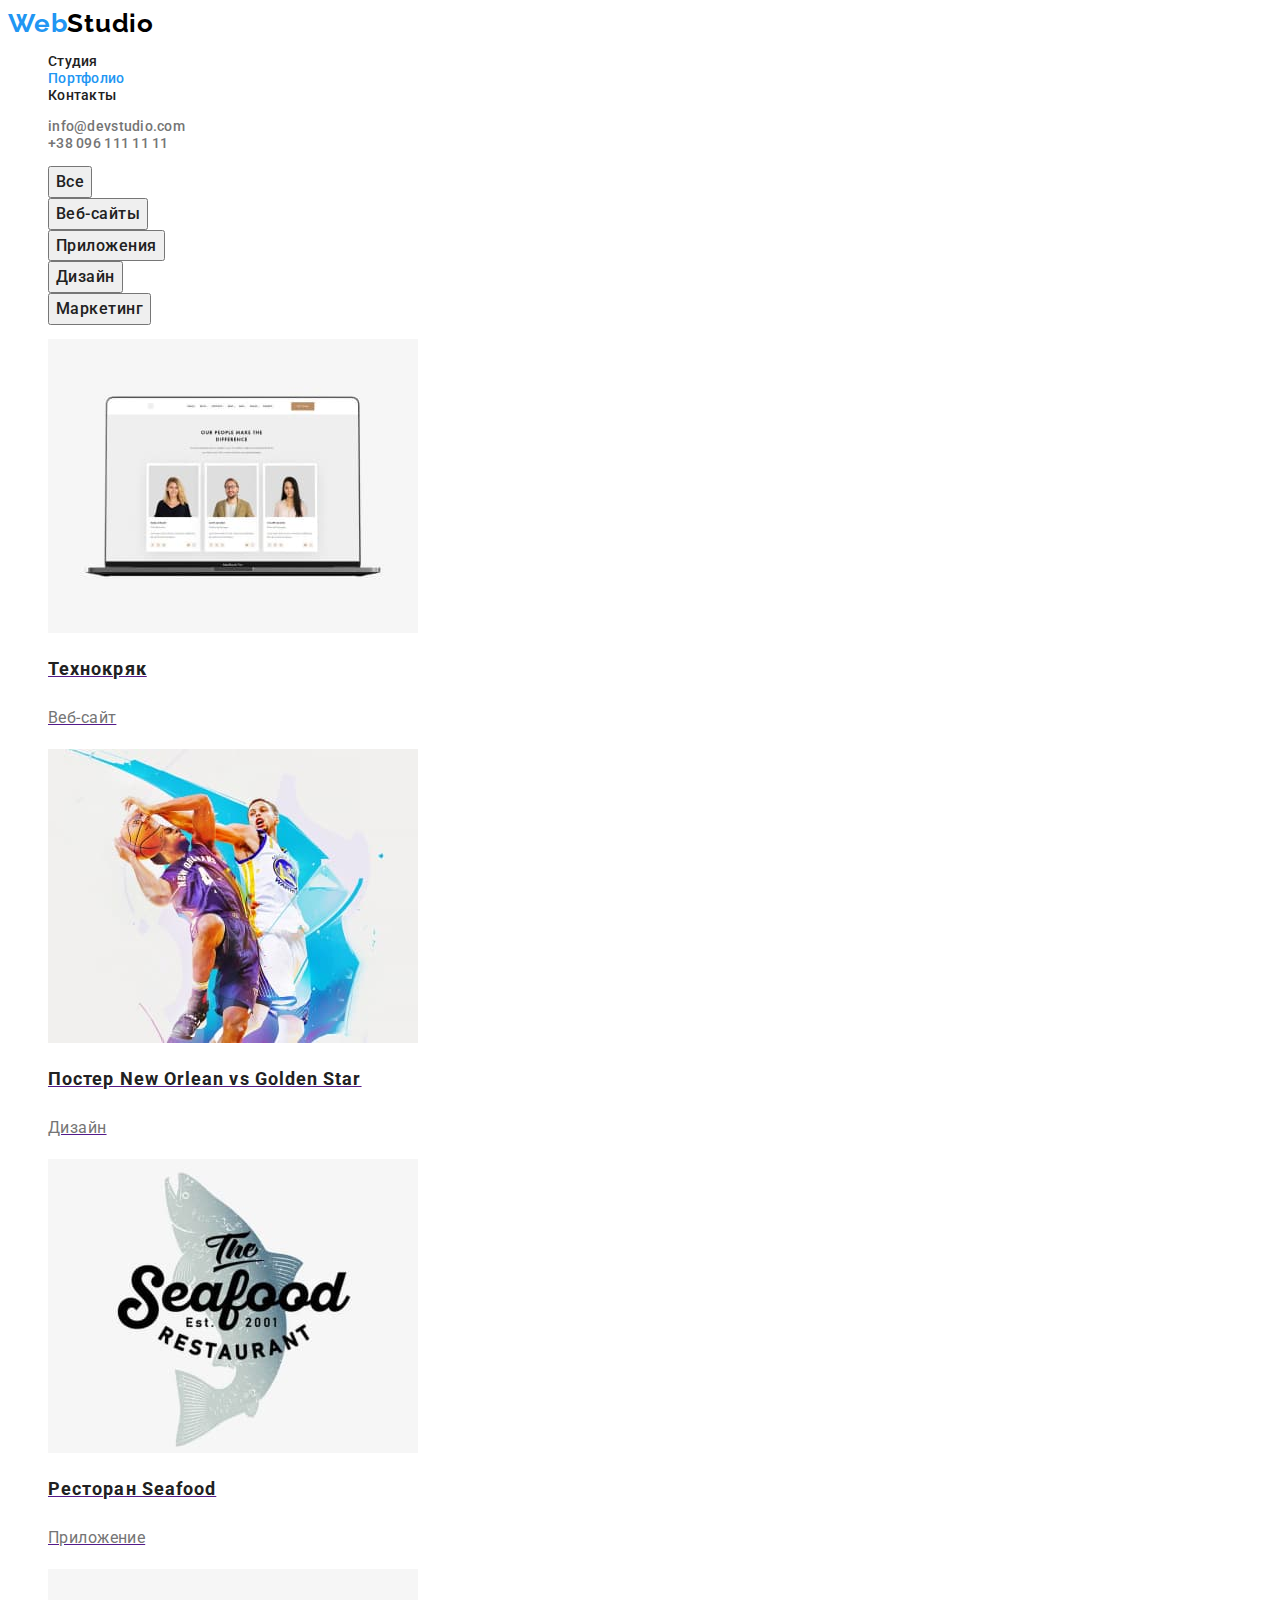
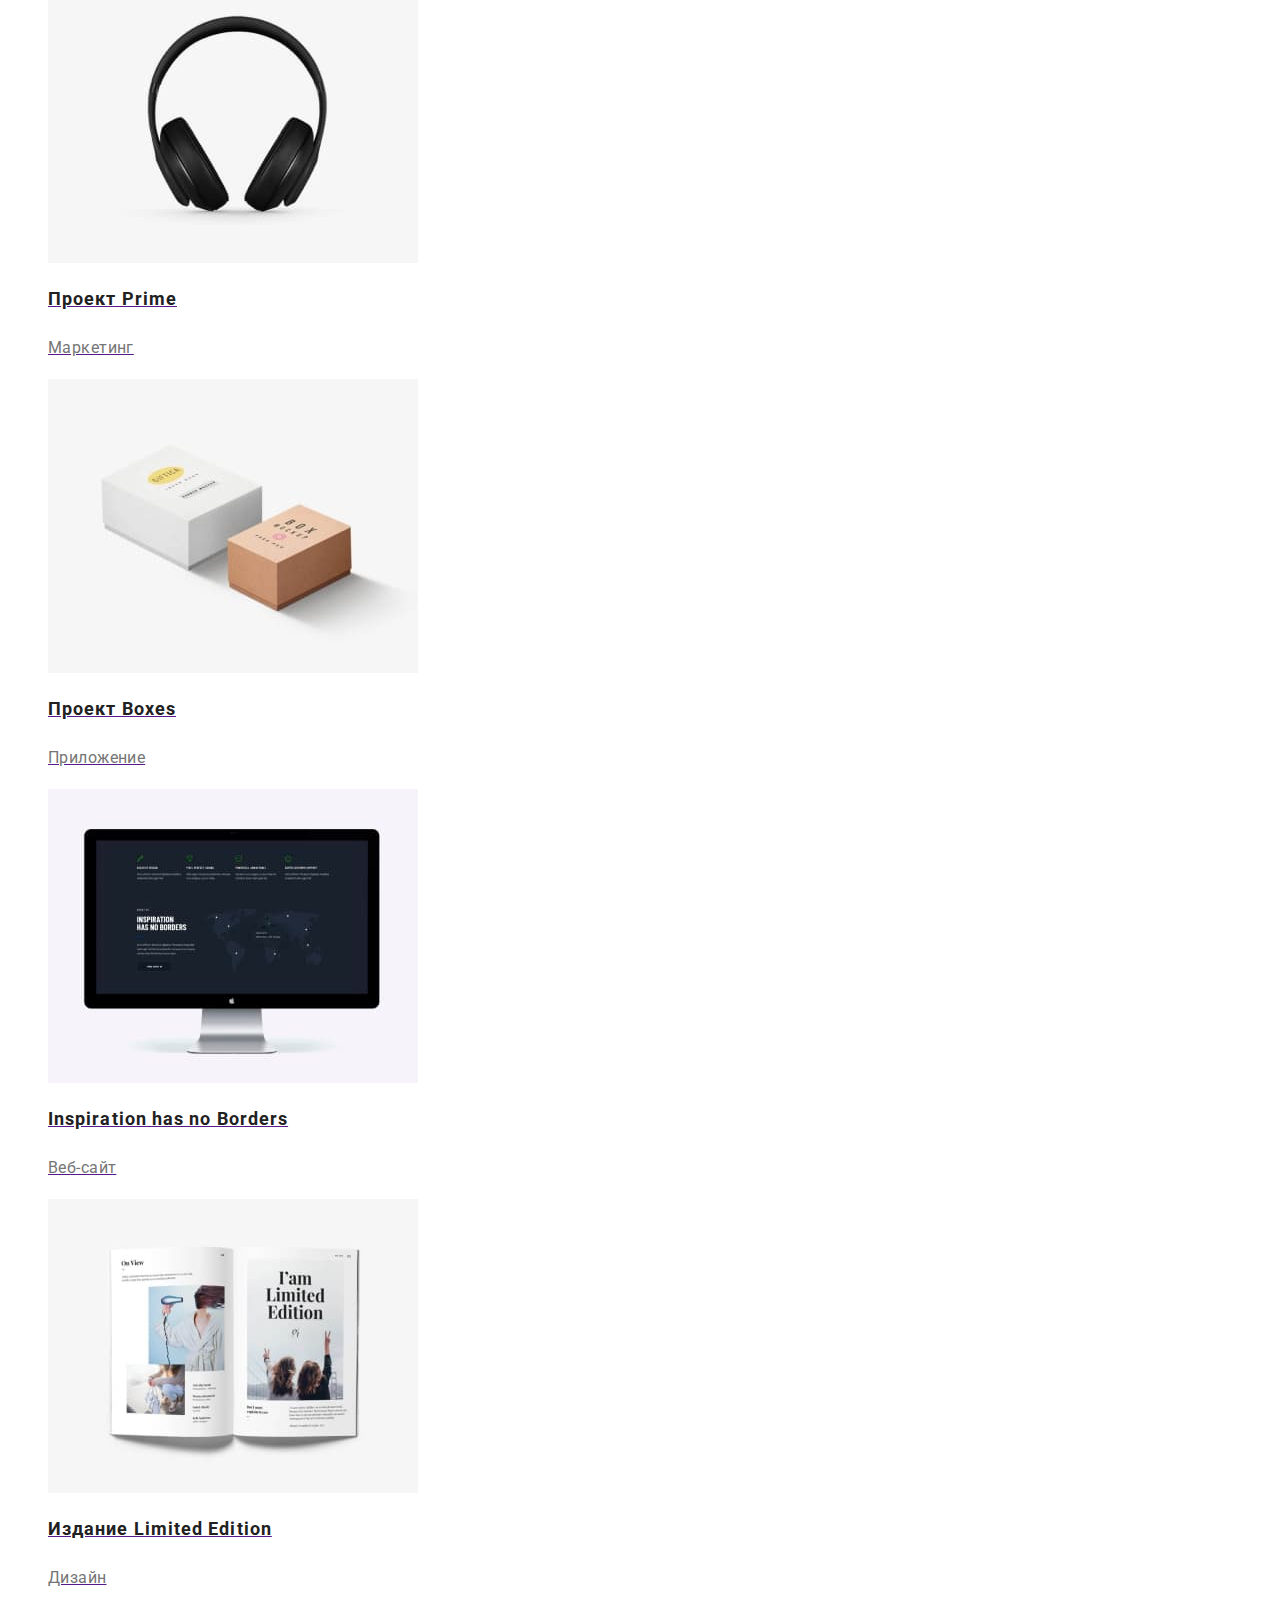
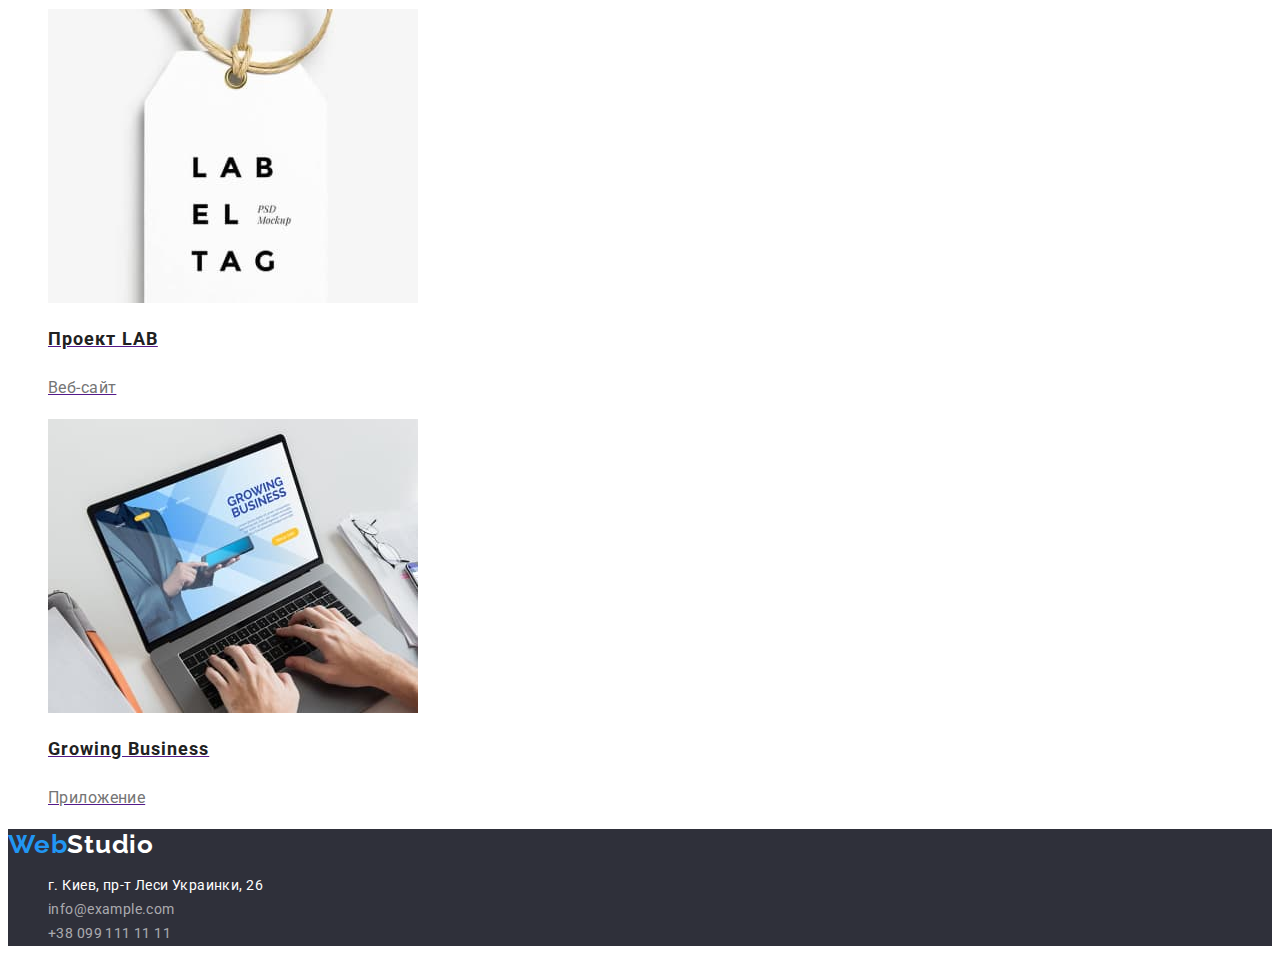
==== portfolio.html @ ee4a7447 "starrt" ====
<!DOCTYPE html>
<html lang="en">
<head>
    <meta charset="UTF-8">
    <meta http-equiv="X-UA-Compatible" content="IE=edge">
    <meta name="viewport" content="width=device-width, initial-scale=1.0">
    <title>Портфолио</title>
    <link rel="stylesheet" href="./css/styles.css">
    <link rel="preconnect" href="https://fonts.googleapis.com">
    <link rel="preconnect" href="https://fonts.gstatic.com" crossorigin>
    <link href="https://fonts.googleapis.com/css2?family=Raleway:wght@700&family=Roboto:wght@400;500;700;900&display=swap"
        rel="stylesheet">
</head>
<body>
    <header class="header">
    
        <nav class="header-navigation">
            <a href="" class="header-logo link"><span>Web</span>Studio</a>
            <ul class="header-list list">
                <li class="header-item pointer"><a href="./" class="header-link">Студия</a></li>
                <li class="header-item pointer"><a href="./portfolio.html" class="header-link current">Портфолио</a></li>
                <li class="header-item pointer"><a href="" class="header-link">Контакты</a></li>
            </ul>
        </nav>
        <ul class="header-contacts-list list">
            <li><a class="header-mail link" href="http://info@devstudio.com">info@devstudio.com</a></li>
            <li><a class="header-tel link" href="tel:+380961111111">+38 096 111 11 11</a></li>
        </ul>
    </header>
    <main>
        <section>
        <h1 hidden>Работы</h1>
        <ul class="services-list list">
            <li><button type="button" class="services-item-btn pointer">Все</button></li>
            <li><button type="button" class="services-item-btn pointer">Веб-сайты</button></li>
            <li><button type="button" class="services-item-btn pointer">Приложения</button></li>
            <li><button type="button" class="services-item-btn pointer">Дизайн</button></li>
            <li><button type="button" class="services-item-btn pointer">Маркетинг</button></li>
        </ul>
        <ul class="examples-list list">
            <li class="examples-item-item">
                <a href=""><img src="./images/img19.jpg" alt="технокряк">
                <h2 class="examples-title">Технокряк</h2>
                <p class="examples-text">Веб-сайт</p></a>
              
            </li>
            <li class="examples-item">
                <a href=""><img src="./images/img11.jpg" alt="Постер">
                <h2 class="examples-title">Постер New Orlean vs Golden Star</h2>
                <p class="examples-text">Дизайн</p></a>
            </li>
            <li class="examples-item">
                <a href=""><img src="./images/img12.jpg" alt="Ресторан">
                <h2 class="examples-title">Ресторан Seafood</h2>
                <p class="examples-text">Приложение</p></a>
                
            </li>
            <li class="examples-item">
                <a href=""><img src="./images/img13.jpg" alt="Проект Prime">
                <h2 class="examples-title">Проект Prime</h2>
                <p class="examples-text">Маркетинг</p></a>
                
            </li>
            <li class="examples-item">
                <a href=""><img src="./images/img14.jpg" alt="Проект Boxes">
                <h2 class="examples-title">Проект Boxes</h2>
                <p class="examples-text">Приложение</p></a>
               
            </li>
            <li class="examples-item">
                <a href=""><img src="./images/img15.jpg" alt="Inspiration has no Borders">
                <h2 class="examples-title">Inspiration has no Borders</h2>
                <p class="examples-text">Веб-сайт</p></a>
            
            </li>
            <li class="examples-item">
                <a href=""><img src="./images/img16.jpg" alt="Издание Limited Edition">
                <h2 class="examples-title">Издание Limited Edition</h2>
                <p class="examples-text">Дизайн</p></a>
                
            </li>
            <li class="examples-item">
                <a href=""><img src="./images/img17.jpg" alt="Проект LAB">
                <h2 class="examples-title">Проект LAB</h2>
                <p class="examples-text">Веб-сайт</p></a>
                
            </li>
            <li class="examples-item">
                <a href=""><img src="./images/img18.jpg" alt="Growing Business">
                <h2 class="examples-title">Growing Business</h2>
                <p class="examples-text">Приложение</p></a>
                
            </li>

        </ul>
    </section>
</main>
        <footer class="footer">
    <a href="" class="footer-logo link"><span>Web</span>Studio</a>
    <address>
    <ul class="address list list">
        <li class="footer-item pointer"><a href="" class="footer-add-link link">г. Киев, пр-т Леси Украинки, 26</a></li>
        <li class="footer-item pointer"><a href="mailto:info@example.com" class="footer-link link">info@example.com</a></li>
        <li class="footer-item pointer"><a href="tel:+380991111111" class="footer-link link">+38 099 111 11 11</a></li>
    </ul>
    </address>
</footer>
</body>
</html>
---- css/styles.css ----
:root {
    --header-color: #212121;
    --contacts-color: #757575;
    --main-title-color: #FFFFFF;
    --second-title-color: #212121;
    --btn-color: #2196F3;
    --accent-color: #2196F3;
    --main-text-color: #757575;
    --hero-footer-bgc-color: #2F303A;
    --bcg-card-color: #F5F4FA;
    --head-logo-color: #000000;
    --footer-logo-color: #FFFFFF;
}
body {
    font-family: "Roboto", sans-serif;
    font-size: 14px;
    letter-spacing: 0.03em;
    color: var(--main-text-color);
    
}
/* ---------------------------HEADER-------------------------- */
header {
    background-color: var(--main-title-color);
}
span {
    font-family: 'Raleway';
    font-style: normal;
    font-weight: 700;
    font-size: 26px;
    line-height: 1.19;
    letter-spacing: 0.03em;
    color: var(--accent-color);
}
.header-logo {
    font-family: 'Raleway';
    font-style: normal;
    font-weight: 700;
    font-size: 26px;
    line-height: 1.19;
    letter-spacing: 0.03em;
    color: var(--head-logo-color) }
    .list {
        list-style: none;
    }
    .link {
        text-decoration: none;
    }
    .header-link {
        font-weight: 500;
        font-size: 14px;
        line-height: 1.14;
        letter-spacing: 0.02em;
        text-decoration: none;
        color: var(--header-color);
    }
    .pointer {
        cursor: pointer;
    }
    .header-link:hover,
    .header-link:focus {
        color: var(--accent-color);
    }
    .header-list .header-link.current {
        color: var(--accent-color);
    }
    .header-mail {
        font-weight: 500;
        font-size: 14px;
        line-height: 1.14;
        letter-spacing: 0.02em;
        color: var(--contacts-color);
    }
    .header-mail:hover,
    .header-mail:focus {
        color: var(--accent-color);
    }
    .header-tel {
        font-weight: 500;
        font-size: 14px;
        line-height: 1.14;
        letter-spacing: 0.02em;
        color: var(--contacts-color);
    }
    .header-tel:hover,
    .header-tel:focus {
        color: var(--accent-color);
    }
    /* ----------------------------------------HERO------------------------------------------- */
    .hero {
     background-color: var(--hero-footer-bgc-color);
        }
    .hero-title {
font-weight: 900;
font-size: 44px;
line-height: 1.36;
text-align: center;
letter-spacing: 0.06em;
text-transform: uppercase;
color: var(--main-title-color)
    }
    .hero-btn {
font-family: 'Roboto';
font-weight: 700;
font-size: 16px;
line-height: 1.88;
display: flex;
align-items: center;
text-align: center;
letter-spacing: 0.06em;
color: var(--main-title-color);
background-color: var(--accent-color);
    }
    /* ------------------------------------FEATURE----------------------------------- */
    .team {
        background-color: var(--bcg-card-color) ;
    }
    .feature-title {
        font-weight: 700;
        line-height: 1.14;
        text-transform: uppercase;
        color: var(--second-title-color);
    }
    .feature-text {
        line-height: 1.71;
    }
    .direction-title {
        font-weight: 700;
        font-size: 36px;
        line-height: 1.17;
        text-align: center;
        color: var(--second-title-color);
    }
    .team-title {
        font-weight: 700;
        font-size: 36px;
        line-height: 1.17;
        text-align: center;
        color: var(--second-title-color);
    }
    .team-item-title {
        font-weight: 500;
        font-size: 16px;
        line-height: 1.19;
        text-align: center;
        color: var(--second-title-color);
    }
    .specialty-text {
        font-size: 16px;
        line-height: 1.19;
        text-align: center;
    }
/* ---------------------------------------FOOTER----------------------------------- */
    footer {
    background-color: var(--hero-footer-bgc-color);
    }
    .footer-logo {
        font-family: 'Raleway';
        font-style: normal;
        font-weight: 700;
        font-size: 26px;
        line-height: 1.19;
        letter-spacing: 0.03em;
        color: var(--footer-logo-color);
    }
    .footer-add-link {
        font-style: normal;
        font-weight: 400;
        font-size: 14px;
        line-height: 1.71;
        letter-spacing: 0.03em;
        color: var(--footer-logo-color);
    }
    .footer-add-link:hover,
    .footer-add-link:focus {
        color: var(--accent-color);
    }
    .footer-link {
        font-style: normal;
        font-size: 14px;
        line-height: 1.71;
        letter-spacing: 0.03em;
        color: rgba(255, 255, 255, 0.6);
    }
    .footer-link:hover,
    .footer-link:focus {
        color: var(--accent-color);
    }
    .services-item-btn {
        font-family: 'Roboto';
        font-weight: 500;
        font-size: 16px;
        line-height: 1.62;
        text-align: center;
        letter-spacing: 0.03em;
        color: var(--header-color);
    }
    .services-item-btn:hover,
    .services-item-btn:focus{
         color: var(--main-title-color);
         background-color: var(--accent-color);
    }
    .examples-title {
        font-weight: 700;
        font-size: 18px;
        line-height: 2;
        letter-spacing: 0.06em;
        color: var(--second-title-color);
    }
   .examples-text {
    font-size: 16px;
    line-height: 1.88;
    color: var(--main-text-color);
   }
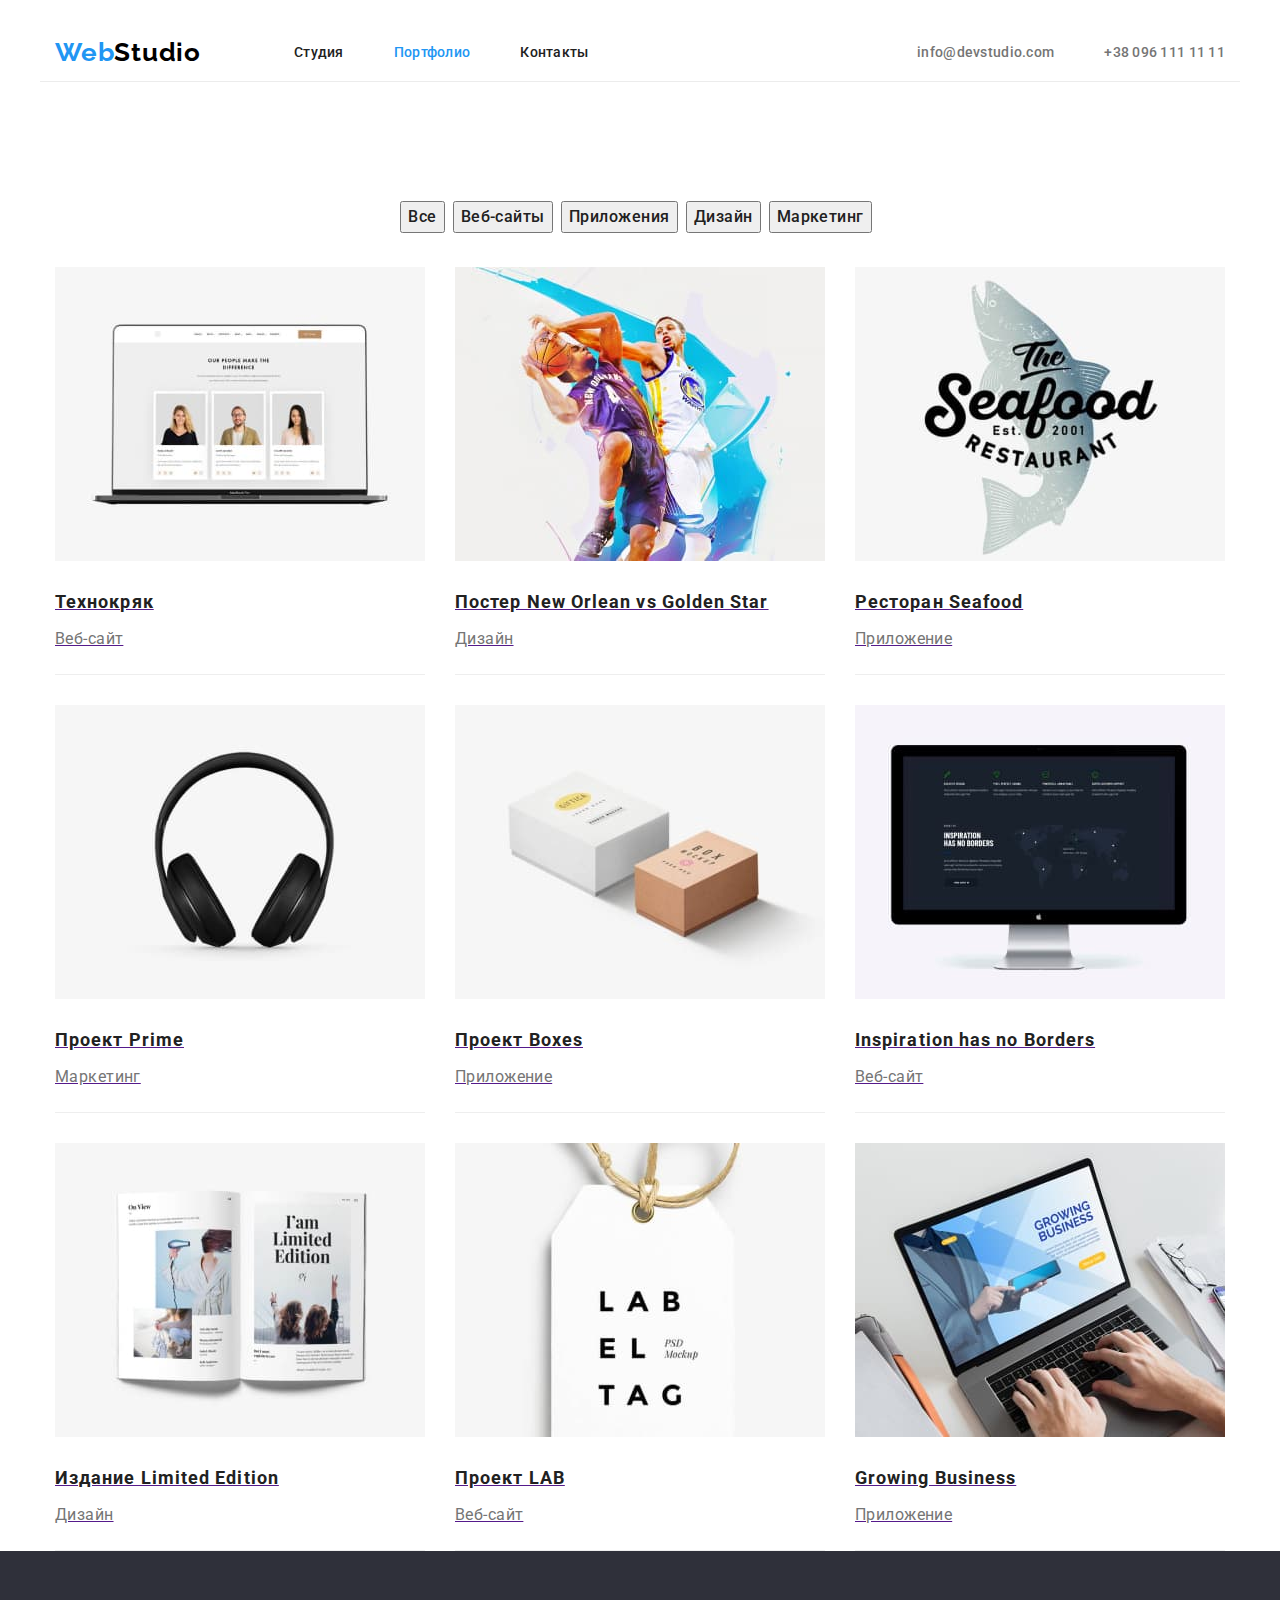
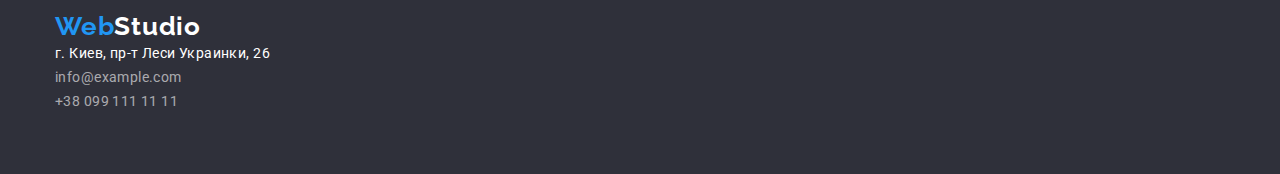
==== commit ec116c96: "the end" ====
--- a/portfolio.html
+++ b/portfolio.html
@@ -5,30 +5,35 @@
     <meta http-equiv="X-UA-Compatible" content="IE=edge">
     <meta name="viewport" content="width=device-width, initial-scale=1.0">
     <title>Портфолио</title>
-    <link rel="stylesheet" href="./css/styles.css">
-    <link rel="preconnect" href="https://fonts.googleapis.com">
-    <link rel="preconnect" href="https://fonts.gstatic.com" crossorigin>
     <link href="https://fonts.googleapis.com/css2?family=Raleway:wght@700&family=Roboto:wght@400;500;700;900&display=swap"
         rel="stylesheet">
+        <link rel="preconnect" href="https://fonts.googleapis.com">
+        <link rel="preconnect" href="https://fonts.gstatic.com" crossorigin>
+    <link rel="stylesheet" href="https://cdnjs.cloudflare.com/ajax/libs/modern-normalize/1.1.0/modern-normalize.min.css">
+    <link rel="stylesheet" href="./css/styles.css">
+  
+    
 </head>
 <body>
     <header class="header">
     
-        <nav class="header-navigation">
+        <nav class="container header-navigation">
             <a href="" class="header-logo link"><span>Web</span>Studio</a>
             <ul class="header-list list">
                 <li class="header-item pointer"><a href="./" class="header-link">Студия</a></li>
                 <li class="header-item pointer"><a href="./portfolio.html" class="header-link current">Портфолио</a></li>
                 <li class="header-item pointer"><a href="" class="header-link">Контакты</a></li>
             </ul>
-        </nav>
+        
         <ul class="header-contacts-list list">
             <li><a class="header-mail link" href="http://info@devstudio.com">info@devstudio.com</a></li>
             <li><a class="header-tel link" href="tel:+380961111111">+38 096 111 11 11</a></li>
         </ul>
+    </nav>
     </header>
     <main>
         <section>
+            <div class="container">
         <h1 hidden>Работы</h1>
         <ul class="services-list list">
             <li><button type="button" class="services-item-btn pointer">Все</button></li>
@@ -38,7 +43,7 @@
             <li><button type="button" class="services-item-btn pointer">Маркетинг</button></li>
         </ul>
         <ul class="examples-list list">
-            <li class="examples-item-item">
+            <li class="examples-item">
                 <a href=""><img src="./images/img19.jpg" alt="технокряк">
                 <h2 class="examples-title">Технокряк</h2>
                 <p class="examples-text">Веб-сайт</p></a>
@@ -91,11 +96,12 @@
                 <p class="examples-text">Приложение</p></a>
                 
             </li>
-
         </ul>
+        </div>
     </section>
 </main>
         <footer class="footer">
+    <div class="container">      
     <a href="" class="footer-logo link"><span>Web</span>Studio</a>
     <address>
     <ul class="address list list">
@@ -104,6 +110,7 @@
         <li class="footer-item pointer"><a href="tel:+380991111111" class="footer-link link">+38 099 111 11 11</a></li>
     </ul>
     </address>
+    </div>
 </footer>
 </body>
 </html>--- a/css/styles.css
+++ b/css/styles.css
@@ -16,11 +16,32 @@
     font-size: 14px;
     letter-spacing: 0.03em;
     color: var(--main-text-color);
-    
+}
+    p,
+    h1,
+    h2,
+    h3,
+    h4
+     {
+        margin: 0;
+    }
+    ul
+    {
+        padding-left: 0;
+        margin: 0;
+}
+.container {
+    width: 1200px;
+    padding-left: 15px;
+    padding-right: 15px;
+    margin: 0 auto;
+    /* outline: 1px solid red; */
 }
 /* ---------------------------HEADER-------------------------- */
 header {
     background-color: var(--main-title-color);
+    padding-top: 24px;
+    padding-bottom: 25px;
 }
 span {
     font-family: 'Raleway';
@@ -41,9 +62,40 @@
     color: var(--head-logo-color) }
     .list {
         list-style: none;
+        margin-top: 0px;
+
     }
     .link {
         text-decoration: none;
+    }
+    /* .header-item :not(:last-child) {
+        margin-right: 50 px;
+    } */
+    /* .main-nav {
+        display: flex;
+        align-items: center;
+    } */
+   .header-navigation {
+       display: flex;
+       align-items: center;
+       border-bottom: 1px solid #ECECEC;
+   }
+    
+    .header-list {
+        display: flex;
+        align-items: center;
+        margin-left: 93px;
+    }
+    .header-item {
+        display: block;
+        margin-right: 50px;
+        padding-top: 20px;
+        padding-bottom: 20px;
+
+    }
+    .header-item:last-child {
+        margin-right: 0px;
+
     }
     .header-link {
         font-weight: 500;
@@ -63,12 +115,21 @@
     .header-list .header-link.current {
         color: var(--accent-color);
     }
+    .header-contacts-list {
+        display: flex;
+        margin-left: auto;
+        
+    }
+    .header-contacts-list:last-child {
+        margin-right: 0px;
+    }
     .header-mail {
         font-weight: 500;
         font-size: 14px;
         line-height: 1.14;
         letter-spacing: 0.02em;
         color: var(--contacts-color);
+        margin-right: 50px;
     }
     .header-mail:hover,
     .header-mail:focus {
@@ -80,6 +141,7 @@
         line-height: 1.14;
         letter-spacing: 0.02em;
         color: var(--contacts-color);
+        margin-right: 0px;
     }
     .header-tel:hover,
     .header-tel:focus {
@@ -88,40 +150,69 @@
     /* ----------------------------------------HERO------------------------------------------- */
     .hero {
      background-color: var(--hero-footer-bgc-color);
+     padding-top: 200px;
+     padding-bottom: 280px;
+    text-align: center;
         }
+        
     .hero-title {
-font-weight: 900;
-font-size: 44px;
-line-height: 1.36;
-text-align: center;
-letter-spacing: 0.06em;
-text-transform: uppercase;
-color: var(--main-title-color)
+    font-weight: 900;
+    font-size: 44px;
+    line-height: 1.36;
+    text-align: center;
+    letter-spacing: 0.06em;
+    text-transform: uppercase;
+    color: var(--main-title-color);
+    margin-top: 0px;
+    margin-bottom: 30px;
+
     }
     .hero-btn {
-font-family: 'Roboto';
-font-weight: 700;
-font-size: 16px;
-line-height: 1.88;
-display: flex;
-align-items: center;
-text-align: center;
-letter-spacing: 0.06em;
-color: var(--main-title-color);
-background-color: var(--accent-color);
+    display: inline-block;
+    font-family: 'Roboto';
+    font-weight: 700;
+    font-size: 16px;
+    line-height: 1.88;
+    /* display: flex; */
+    align-items: center;
+    text-align: center;
+    letter-spacing: 0.06em;
+    color: var(--main-title-color);
+    background-color: var(--accent-color);
+    /* margin: 0 auto; */
+    border-radius: 4px;
+    padding: 10px 32px;
     }
     /* ------------------------------------FEATURE----------------------------------- */
-    .team {
-        background-color: var(--bcg-card-color) ;
-    }
+  .feature {
+    padding-top: 94px;
+    padding-bottom: 94px;
+  }
+  .feature-list {
+      display: flex;
+  }
     .feature-title {
         font-weight: 700;
         line-height: 1.14;
         text-transform: uppercase;
         color: var(--second-title-color);
+        margin-top: 0px;
+        margin-bottom: 10px;
+    }
+    .feature-item {
+        width: 270px;
     }
     .feature-text {
         line-height: 1.71;
+        max-width: 270px;
+        margin-top: 0px;
+    }
+    /* -------------------------------------direction--------------------------------------- */
+    .direction {
+        padding-bottom: 94px;
+    }
+    .direction-list {
+        display: flex;
     }
     .direction-title {
         font-weight: 700;
@@ -129,13 +220,28 @@
         line-height: 1.17;
         text-align: center;
         color: var(--second-title-color);
-    }
+        margin-bottom: 50px;
+        margin-top: 0px;
+    }
+    .team {
+        background-color: var(--bcg-card-color);
+   padding-top: 94px;
+   padding-bottom: 94px;
+    }
+   .team-list {
+    display: flex;
+   }
     .team-title {
         font-weight: 700;
         font-size: 36px;
         line-height: 1.17;
         text-align: center;
         color: var(--second-title-color);
+        margin-bottom: 50px;
+        margin-top: 0px;
+    }
+    .team-icon {
+        margin-bottom: 30px;
     }
     .team-item-title {
         font-weight: 500;
@@ -143,15 +249,20 @@
         line-height: 1.19;
         text-align: center;
         color: var(--second-title-color);
+        margin-bottom: 10px;
+        margin-top: 0px;
     }
     .specialty-text {
         font-size: 16px;
         line-height: 1.19;
         text-align: center;
+        margin-top: 0px;
     }
 /* ---------------------------------------FOOTER----------------------------------- */
     footer {
     background-color: var(--hero-footer-bgc-color);
+    padding-top: 60px;
+    padding-bottom: 60px;
     }
     .footer-logo {
         font-family: 'Raleway';
@@ -161,6 +272,7 @@
         line-height: 1.19;
         letter-spacing: 0.03em;
         color: var(--footer-logo-color);
+        margin-bottom: 20px;
     }
     .footer-add-link {
         font-style: normal;
@@ -169,6 +281,7 @@
         line-height: 1.71;
         letter-spacing: 0.03em;
         color: var(--footer-logo-color);
+        margin-bottom: 9px;
     }
     .footer-add-link:hover,
     .footer-add-link:focus {
@@ -180,12 +293,18 @@
         line-height: 1.71;
         letter-spacing: 0.03em;
         color: rgba(255, 255, 255, 0.6);
+        margin-bottom: 9px;
     }
     .footer-link:hover,
     .footer-link:focus {
         color: var(--accent-color);
     }
+    .services-list {
+        display: flex;
+        justify-content: center;
+    }
     .services-item-btn {
+        
         font-family: 'Roboto';
         font-weight: 500;
         font-size: 16px;
@@ -193,21 +312,56 @@
         text-align: center;
         letter-spacing: 0.03em;
         color: var(--header-color);
-    }
+        margin-right: 8px;
+    }
+    /* .services-item-btn:last-child {
+        margin-right: 0px;
+    } 
+    ??? ТУТ МАРЖИН НЕ ВІДМІНЯЄ, А НАВПАКИ ЗАБИРАЄ МАРЖИНИ У ВСЬОГО СПИСКУ КНОПОК
+     */
     .services-item-btn:hover,
     .services-item-btn:focus{
          color: var(--main-title-color);
          background-color: var(--accent-color);
     }
+    .services-list {
+        padding-top: 94px;
+        margin-bottom: 34px;
+    }
     .examples-title {
         font-weight: 700;
         font-size: 18px;
         line-height: 2;
         letter-spacing: 0.06em;
         color: var(--second-title-color);
-    }
-   .examples-text {
-    font-size: 16px;
-    line-height: 1.88;
-    color: var(--main-text-color);
-   }+        margin-top: 20px;
+        margin-bottom: 4px;
+        text-decoration: none; 
+/* --------------------------------------не вдається забрати підреслення----------------------- */
+    }
+    .examples-text {
+        font-size: 16px;
+        line-height: 1.88;
+        color: var(--main-text-color);
+        text-decoration: none;
+        padding-bottom: 20px;
+        text-decoration: none;
+    }
+    .examples-list {
+        display: flex;
+        flex-wrap: wrap;
+    }
+    .examples-item {
+        width: 370px;
+        margin-right: 30px;
+        margin-bottom: 30px;
+        border-bottom: 1px solid #EEEEEE;
+    }
+    .examples-item:nth-child(3n) {
+        margin-right: 0px;
+    }
+    .examples-item:nth-last-child(-n+3) {
+        margin-bottom: 0px;
+    }
+
+    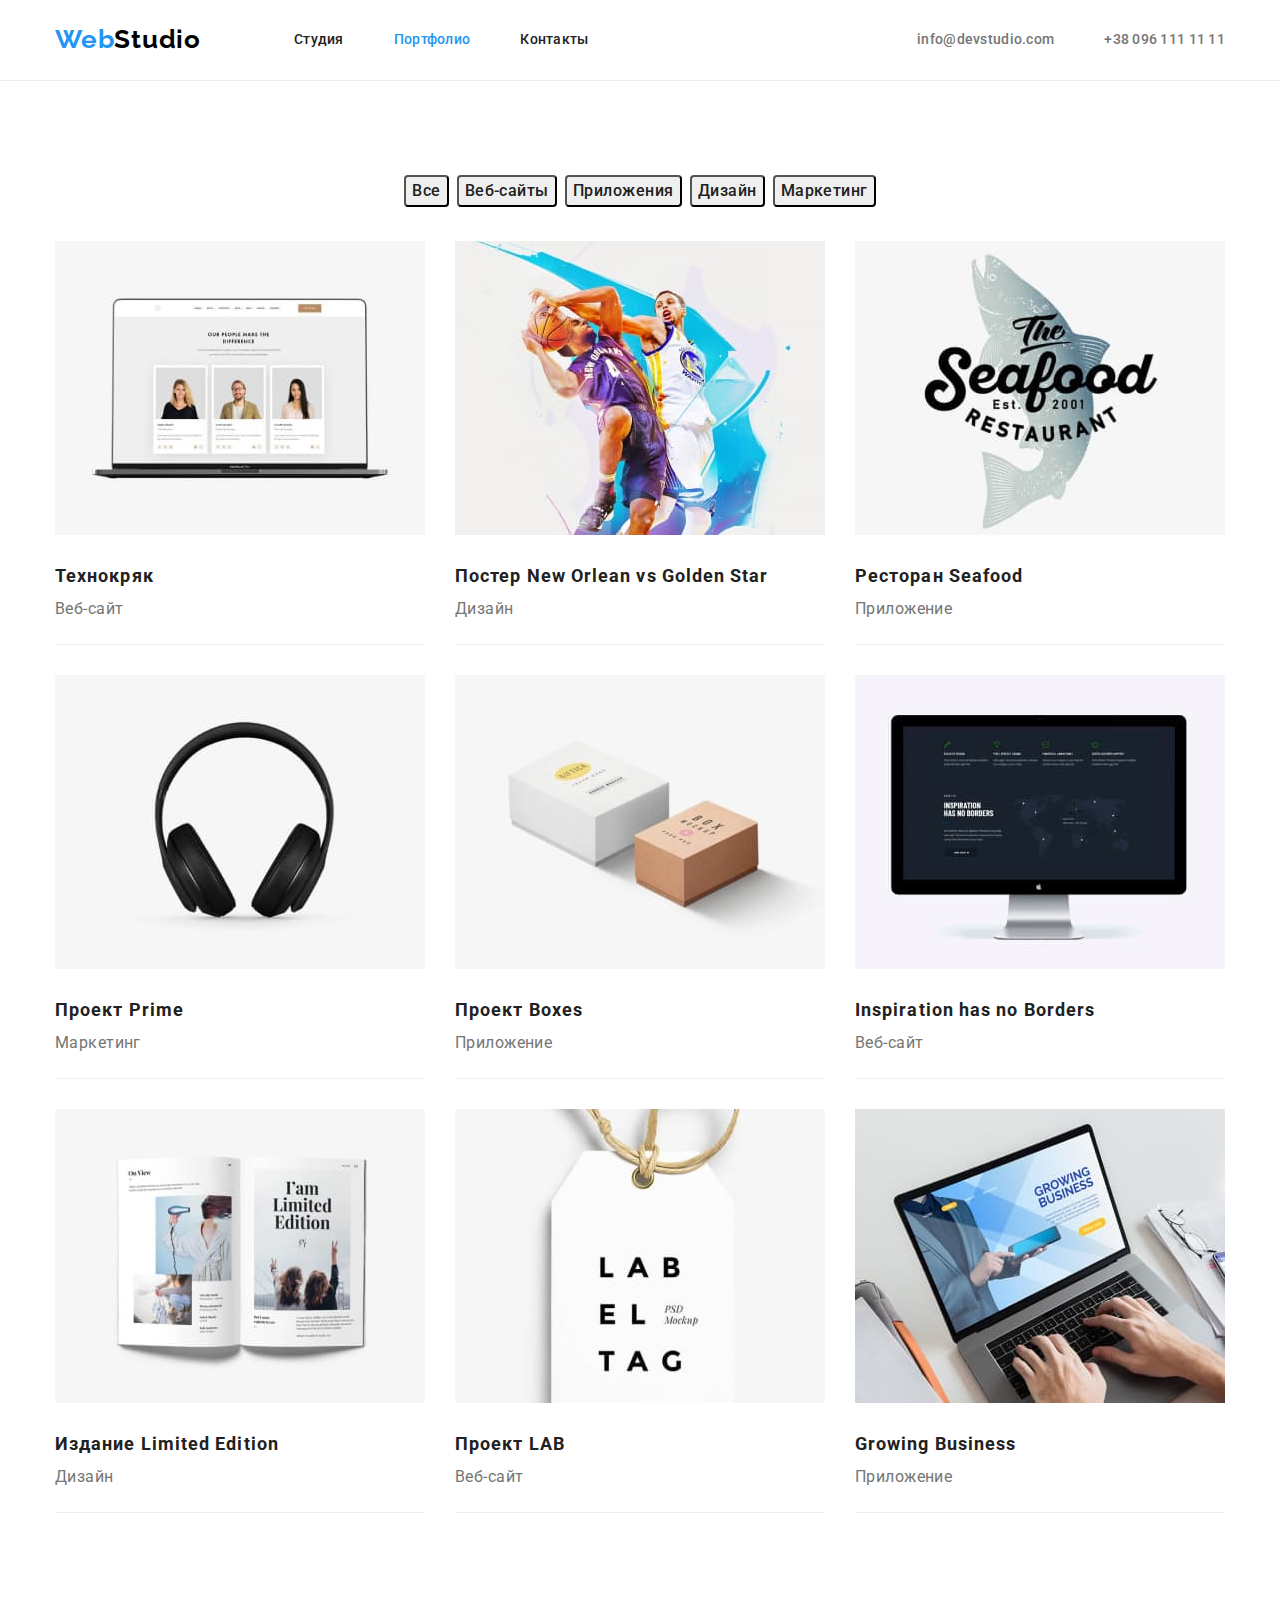
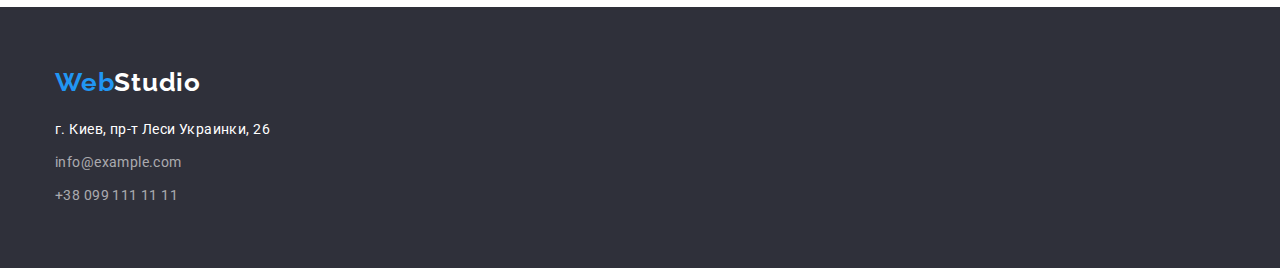
==== commit 4fb3725c: "fix" ====
--- a/portfolio.html
+++ b/portfolio.html
@@ -32,7 +32,7 @@
     </nav>
     </header>
     <main>
-        <section>
+        <section class="samples">
             <div class="container">
         <h1 hidden>Работы</h1>
         <ul class="services-list list">
@@ -44,57 +44,67 @@
         </ul>
         <ul class="examples-list list">
             <li class="examples-item">
-                <a href=""><img src="./images/img19.jpg" alt="технокряк">
+                <a href=""><img src="./images/img19.jpg" alt="технокряк"></a>
+<div class="about-examles">
                 <h2 class="examples-title">Технокряк</h2>
-                <p class="examples-text">Веб-сайт</p></a>
-              
+                <p class="examples-text">Веб-сайт</p>
+            </div>
             </li>
             <li class="examples-item">
-                <a href=""><img src="./images/img11.jpg" alt="Постер">
+                <a href=""><img src="./images/img11.jpg" alt="Постер"></a>
+<div class="about-examles">
                 <h2 class="examples-title">Постер New Orlean vs Golden Star</h2>
-                <p class="examples-text">Дизайн</p></a>
+                <p class="examples-text">Дизайн</p>
+                </div>
             </li>
             <li class="examples-item">
-                <a href=""><img src="./images/img12.jpg" alt="Ресторан">
+                <a href=""><img src="./images/img12.jpg" alt="Ресторан"></a>
+<div class="about-examles">
                 <h2 class="examples-title">Ресторан Seafood</h2>
-                <p class="examples-text">Приложение</p></a>
-                
+                <p class="examples-text">Приложение</p>
+                </div>
             </li>
             <li class="examples-item">
-                <a href=""><img src="./images/img13.jpg" alt="Проект Prime">
+                <a href=""><img src="./images/img13.jpg" alt="Проект Prime"></a>
+<div class="about-examles">
                 <h2 class="examples-title">Проект Prime</h2>
-                <p class="examples-text">Маркетинг</p></a>
-                
+                <p class="examples-text">Маркетинг</p>
+                </div>
             </li>
             <li class="examples-item">
-                <a href=""><img src="./images/img14.jpg" alt="Проект Boxes">
+                <a href=""><img src="./images/img14.jpg" alt="Проект Boxes"></a>
+<div class="about-examles">
                 <h2 class="examples-title">Проект Boxes</h2>
-                <p class="examples-text">Приложение</p></a>
-               
+                <p class="examples-text">Приложение</p>
+            </div>
             </li>
             <li class="examples-item">
-                <a href=""><img src="./images/img15.jpg" alt="Inspiration has no Borders">
+                <a href=""><img src="./images/img15.jpg" alt="Inspiration has no Borders"></a>
+<div class="about-examles">
                 <h2 class="examples-title">Inspiration has no Borders</h2>
-                <p class="examples-text">Веб-сайт</p></a>
-            
+                <p class="examples-text">Веб-сайт</p>
+            </div>
             </li>
             <li class="examples-item">
-                <a href=""><img src="./images/img16.jpg" alt="Издание Limited Edition">
+                <a href=""><img src="./images/img16.jpg" alt="Издание Limited Edition"></a>
+<div class="about-examles">
                 <h2 class="examples-title">Издание Limited Edition</h2>
-                <p class="examples-text">Дизайн</p></a>
-                
+                <p class="examples-text">Дизайн</p>
+                </div>
             </li>
             <li class="examples-item">
-                <a href=""><img src="./images/img17.jpg" alt="Проект LAB">
+                <a href=""><img src="./images/img17.jpg" alt="Проект LAB"></a>
+<div class="about-examles">
                 <h2 class="examples-title">Проект LAB</h2>
-                <p class="examples-text">Веб-сайт</p></a>
-                
+                <p class="examples-text">Веб-сайт</p>
+            </div>
             </li>
             <li class="examples-item">
-                <a href=""><img src="./images/img18.jpg" alt="Growing Business">
+                <a href=""><img src="./images/img18.jpg" alt="Growing Business"></a>
+<div class="about-examles">
                 <h2 class="examples-title">Growing Business</h2>
-                <p class="examples-text">Приложение</p></a>
-                
+                <p class="examples-text">Приложение</p>
+            </div>
             </li>
         </ul>
         </div>
--- a/css/styles.css
+++ b/css/styles.css
@@ -42,6 +42,7 @@
     background-color: var(--main-title-color);
     padding-top: 24px;
     padding-bottom: 25px;
+    border-bottom: 1px solid #ECECEC;
 }
 span {
     font-family: 'Raleway';
@@ -78,7 +79,7 @@
    .header-navigation {
        display: flex;
        align-items: center;
-       border-bottom: 1px solid #ECECEC;
+       
    }
     
     .header-list {
@@ -89,8 +90,8 @@
     .header-item {
         display: block;
         margin-right: 50px;
-        padding-top: 20px;
-        padding-bottom: 20px;
+        /* padding-top: 20px;
+        padding-bottom: 20px; */
 
     }
     .header-item:last-child {
@@ -151,15 +152,16 @@
     .hero {
      background-color: var(--hero-footer-bgc-color);
      padding-top: 200px;
-     padding-bottom: 280px;
-    text-align: center;
+     padding-bottom: 200px;
+     text-align: center;
         }
         
     .hero-title {
     font-weight: 900;
     font-size: 44px;
+    /* width: 696px;; */
     line-height: 1.36;
-    text-align: center;
+    /* text-align: center; */
     letter-spacing: 0.06em;
     text-transform: uppercase;
     color: var(--main-title-color);
@@ -193,6 +195,7 @@
   }
     .feature-title {
         font-weight: 700;
+        font-size: 14px;
         line-height: 1.14;
         text-transform: uppercase;
         color: var(--second-title-color);
@@ -201,6 +204,10 @@
     }
     .feature-item {
         width: 270px;
+        margin-right: 30px;
+    }
+    .feature-item:last-child {
+        margin-right: 0px;
     }
     .feature-text {
         line-height: 1.71;
@@ -213,6 +220,12 @@
     }
     .direction-list {
         display: flex;
+    }
+    .direction-item {
+        margin-right: 30px;    
+    }
+    .direction-item:last-child {
+        margin-right: 0px;
     }
     .direction-title {
         font-weight: 700;
@@ -231,6 +244,12 @@
    .team-list {
     display: flex;
    }
+    .team-item {
+        margin-right: 30px;
+    }
+    .team-item:last-child {
+        margin-right: 0px;
+    }
     .team-title {
         font-weight: 700;
         font-size: 36px;
@@ -241,7 +260,13 @@
         margin-top: 0px;
     }
     .team-icon {
-        margin-bottom: 30px;
+        display: block;
+        width: 100%;
+        height: auto;
+    }
+    .about-team-item {
+        padding-top: 30px;
+        padding-bottom: 30px;
     }
     .team-item-title {
         font-weight: 500;
@@ -265,6 +290,7 @@
     padding-bottom: 60px;
     }
     .footer-logo {
+        display: inline-block;
         font-family: 'Raleway';
         font-style: normal;
         font-weight: 700;
@@ -274,6 +300,12 @@
         color: var(--footer-logo-color);
         margin-bottom: 20px;
     }
+    .footer-item {
+margin-bottom: 9px;
+    }
+    .footer-item:last-child {
+margin-bottom: 0px;
+    }
     .footer-add-link {
         font-style: normal;
         font-weight: 400;
@@ -281,7 +313,7 @@
         line-height: 1.71;
         letter-spacing: 0.03em;
         color: var(--footer-logo-color);
-        margin-bottom: 9px;
+        
     }
     .footer-add-link:hover,
     .footer-add-link:focus {
@@ -293,15 +325,26 @@
         line-height: 1.71;
         letter-spacing: 0.03em;
         color: rgba(255, 255, 255, 0.6);
-        margin-bottom: 9px;
+        
     }
     .footer-link:hover,
     .footer-link:focus {
         color: var(--accent-color);
     }
+    /* --------------------------------------------samples------------------------------------------ */
+    .samples {
+        padding-top: 94px;
+        padding-bottom: 94px;
+    }
     .services-list {
         display: flex;
         justify-content: center;
+    }
+    .services-list >li {
+        margin-right: 8px;
+    }
+    .services-list>li:last-child {
+        margin-right: 0px;
     }
     .services-item-btn {
         
@@ -312,20 +355,15 @@
         text-align: center;
         letter-spacing: 0.03em;
         color: var(--header-color);
-        margin-right: 8px;
-    }
-    /* .services-item-btn:last-child {
-        margin-right: 0px;
-    } 
-    ??? ТУТ МАРЖИН НЕ ВІДМІНЯЄ, А НАВПАКИ ЗАБИРАЄ МАРЖИНИ У ВСЬОГО СПИСКУ КНОПОК
-     */
+       
+        border-radius: 4px;
+    }
     .services-item-btn:hover,
     .services-item-btn:focus{
          color: var(--main-title-color);
          background-color: var(--accent-color);
     }
     .services-list {
-        padding-top: 94px;
         margin-bottom: 34px;
     }
     .examples-title {
@@ -334,18 +372,18 @@
         line-height: 2;
         letter-spacing: 0.06em;
         color: var(--second-title-color);
-        margin-top: 20px;
-        margin-bottom: 4px;
-        text-decoration: none; 
-/* --------------------------------------не вдається забрати підреслення----------------------- */
+
     }
     .examples-text {
         font-size: 16px;
         line-height: 1.88;
         color: var(--main-text-color);
-        text-decoration: none;
+       
+    }
+    .about-examles {
+        padding-top: 20px;
         padding-bottom: 20px;
-        text-decoration: none;
+       
     }
     .examples-list {
         display: flex;
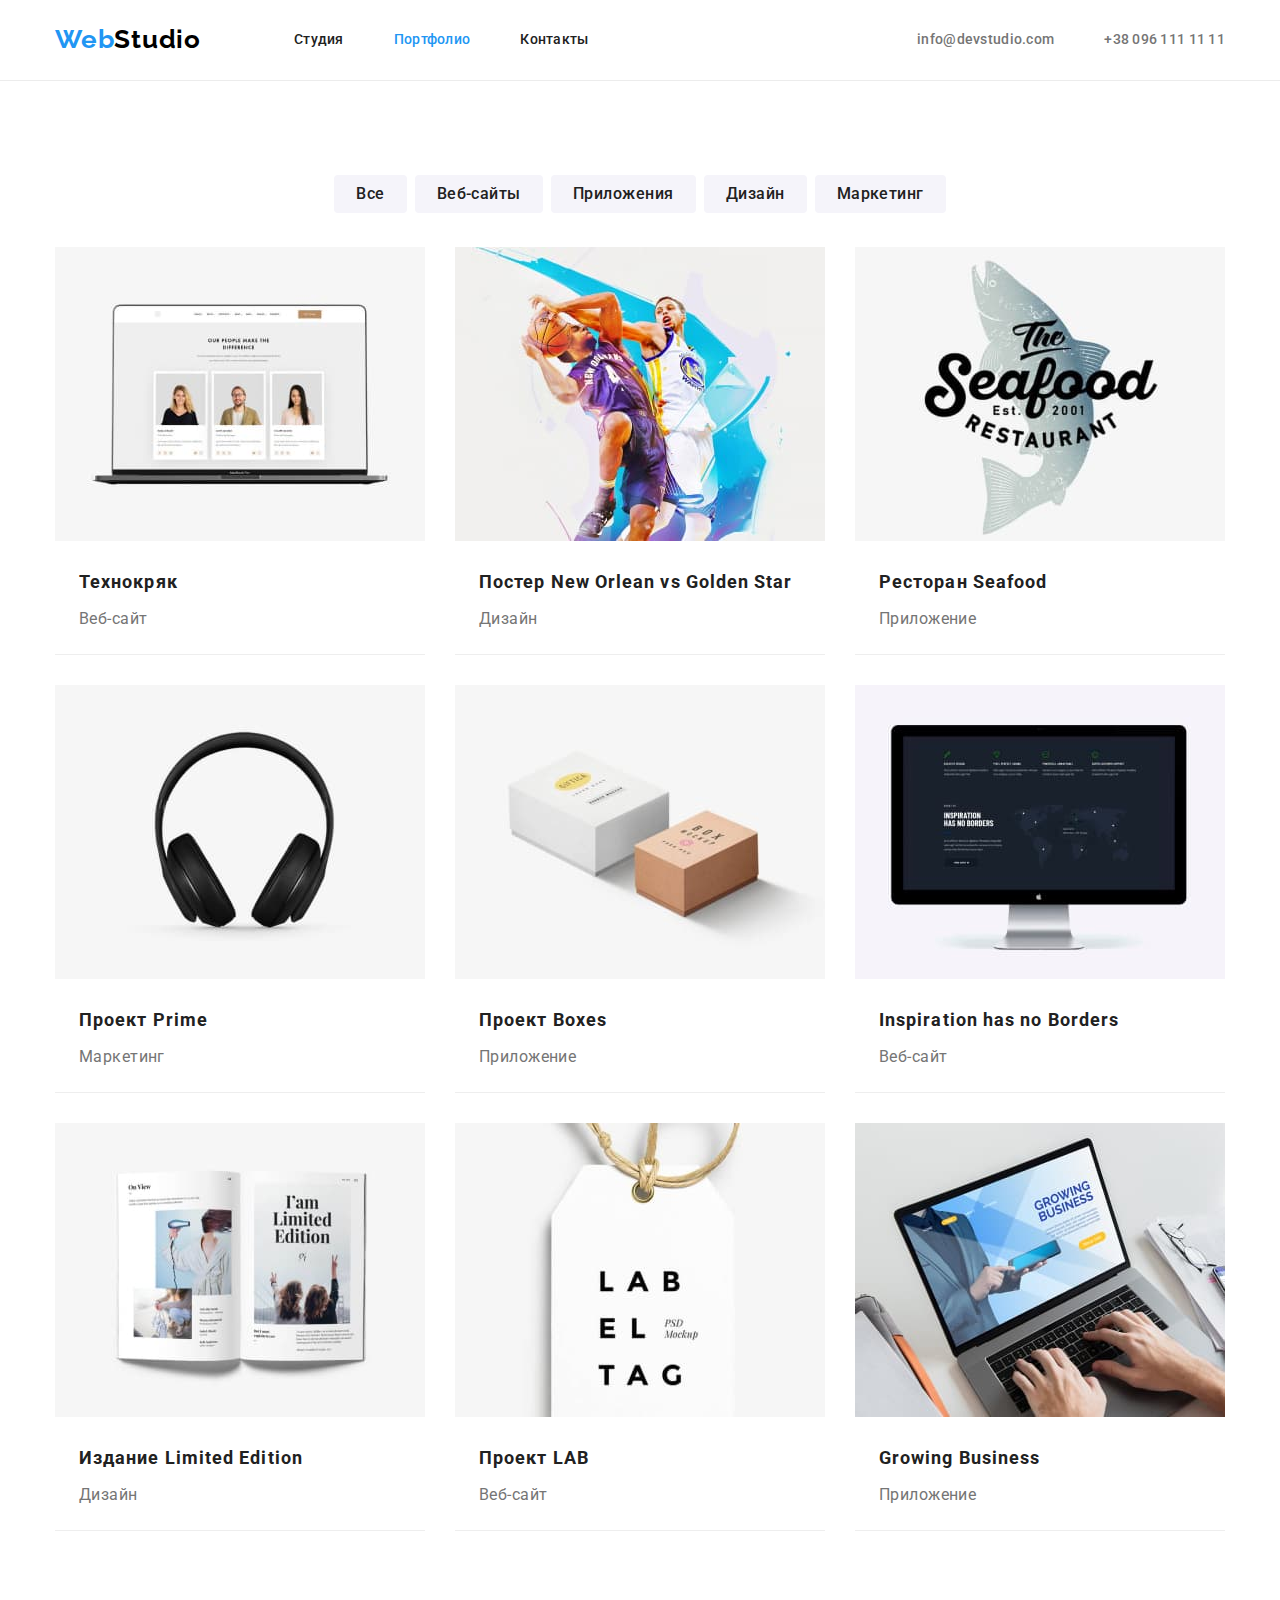
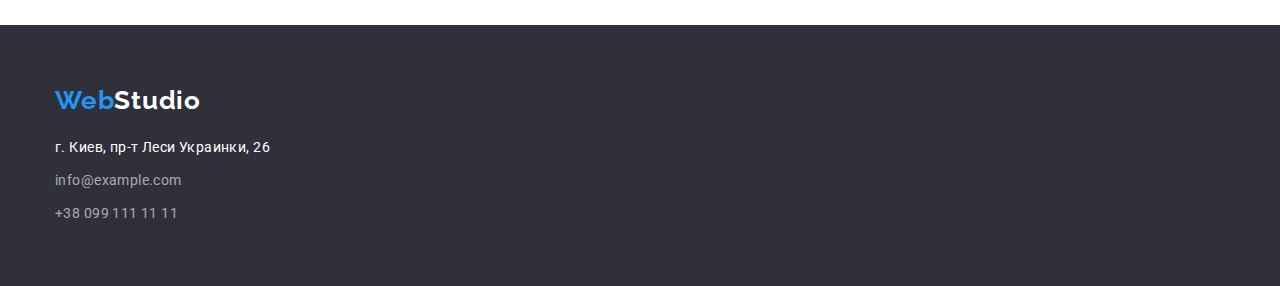
==== commit 68373751: "fix" ====
--- a/portfolio.html
+++ b/portfolio.html
@@ -17,19 +17,23 @@
 <body>
     <header class="header">
     
-        <nav class="container header-navigation">
-            <a href="" class="header-logo link"><span>Web</span>Studio</a>
-            <ul class="header-list list">
-                <li class="header-item pointer"><a href="./" class="header-link">Студия</a></li>
-                <li class="header-item pointer"><a href="./portfolio.html" class="header-link current">Портфолио</a></li>
-                <li class="header-item pointer"><a href="" class="header-link">Контакты</a></li>
-            </ul>
-        
-        <ul class="header-contacts-list list">
-            <li><a class="header-mail link" href="http://info@devstudio.com">info@devstudio.com</a></li>
-            <li><a class="header-tel link" href="tel:+380961111111">+38 096 111 11 11</a></li>
-        </ul>
-    </nav>
+                <div class="container">
+                    <a href="" class="header-logo link"><span>Web</span>Studio</a>
+                    <nav class="header-navigation">
+                        <ul class="header-list list">
+                            <li class="header-item pointer"><a href="./" class="header-link ">Студия</a></li>
+                            <li class="header-item pointer"><a href="./portfolio.html" class="header-link current">Портфолио</a></li>
+                            <li class="header-item pointer"><a href="" class="header-link">Контакты</a></li>
+                        </ul>
+                    </nav>
+                    <div class="header-connect">
+                        <ul class="header-contacts-list list">
+                            <li><a class="header-mail link" href="http://info@devstudio.com">info@devstudio.com</a></li>
+                            <li><a class="header-tel link" href="tel:+380961111111">+38 096 111 11 11</a></li>
+                        </ul>
+                    </div>
+                </div>
+                </nav>
     </header>
     <main>
         <section class="samples">
--- a/css/styles.css
+++ b/css/styles.css
@@ -64,39 +64,29 @@
     .list {
         list-style: none;
         margin-top: 0px;
-
     }
     .link {
         text-decoration: none;
     }
-    /* .header-item :not(:last-child) {
-        margin-right: 50 px;
-    } */
-    /* .main-nav {
+    .header .container {
         display: flex;
         align-items: center;
-    } */
+    }
+    
    .header-navigation {
        display: flex;
-       align-items: center;
-       
+       align-items: center; 
    }
+    .header-connect {
+        display: flex;
+    }
     
     .header-list {
         display: flex;
-        align-items: center;
         margin-left: 93px;
     }
-    .header-item {
-        display: block;
+    .header-item:not(:last-child){ 
         margin-right: 50px;
-        /* padding-top: 20px;
-        padding-bottom: 20px; */
-
-    }
-    .header-item:last-child {
-        margin-right: 0px;
-
     }
     .header-link {
         font-weight: 500;
@@ -116,13 +106,16 @@
     .header-list .header-link.current {
         color: var(--accent-color);
     }
-    .header-contacts-list {
-        display: flex;
-        margin-left: auto;
+      
+    .header-contacts-list{
+     display: flex;
+    }
+    .header-connect {
+    margin-left: auto;
+    }
+    .header-contacts-list:last-child {
         
-    }
-    .header-contacts-list:last-child {
-        margin-right: 0px;
+        /* margin-right: 0px; */
     }
     .header-mail {
         font-weight: 500;
@@ -154,18 +147,17 @@
      padding-top: 200px;
      padding-bottom: 200px;
      text-align: center;
-        }
-        
+    }  
     .hero-title {
     font-weight: 900;
     font-size: 44px;
-    /* width: 696px;; */
+    width: 696px;;
     line-height: 1.36;
     /* text-align: center; */
     letter-spacing: 0.06em;
     text-transform: uppercase;
     color: var(--main-title-color);
-    margin-top: 0px;
+    margin: 0 auto;
     margin-bottom: 30px;
 
     }
@@ -181,7 +173,7 @@
     letter-spacing: 0.06em;
     color: var(--main-title-color);
     background-color: var(--accent-color);
-    /* margin: 0 auto; */
+    border: none;
     border-radius: 4px;
     padding: 10px 32px;
     }
@@ -222,6 +214,9 @@
         display: flex;
     }
     .direction-item {
+        display: block;
+        width: 100%;
+        height: auto;
         margin-right: 30px;    
     }
     .direction-item:last-child {
@@ -243,9 +238,11 @@
     }
    .team-list {
     display: flex;
+    
    }
     .team-item {
         margin-right: 30px;
+        border: 1px solid #EEEEEE;
     }
     .team-item:last-child {
         margin-right: 0px;
@@ -355,8 +352,10 @@
         text-align: center;
         letter-spacing: 0.03em;
         color: var(--header-color);
-       
+        background-color: var(--bcg-card-color) ;
+        border: none;
         border-radius: 4px;
+        padding: 6px 22px;
     }
     .services-item-btn:hover,
     .services-item-btn:focus{
@@ -372,6 +371,7 @@
         line-height: 2;
         letter-spacing: 0.06em;
         color: var(--second-title-color);
+        margin-bottom: 4px;
 
     }
     .examples-text {
@@ -381,8 +381,8 @@
        
     }
     .about-examles {
-        padding-top: 20px;
-        padding-bottom: 20px;
+        padding: 20px 24px;
+        /* padding-bottom: 20px; */
        
     }
     .examples-list {
@@ -390,6 +390,7 @@
         flex-wrap: wrap;
     }
     .examples-item {
+        
         width: 370px;
         margin-right: 30px;
         margin-bottom: 30px;
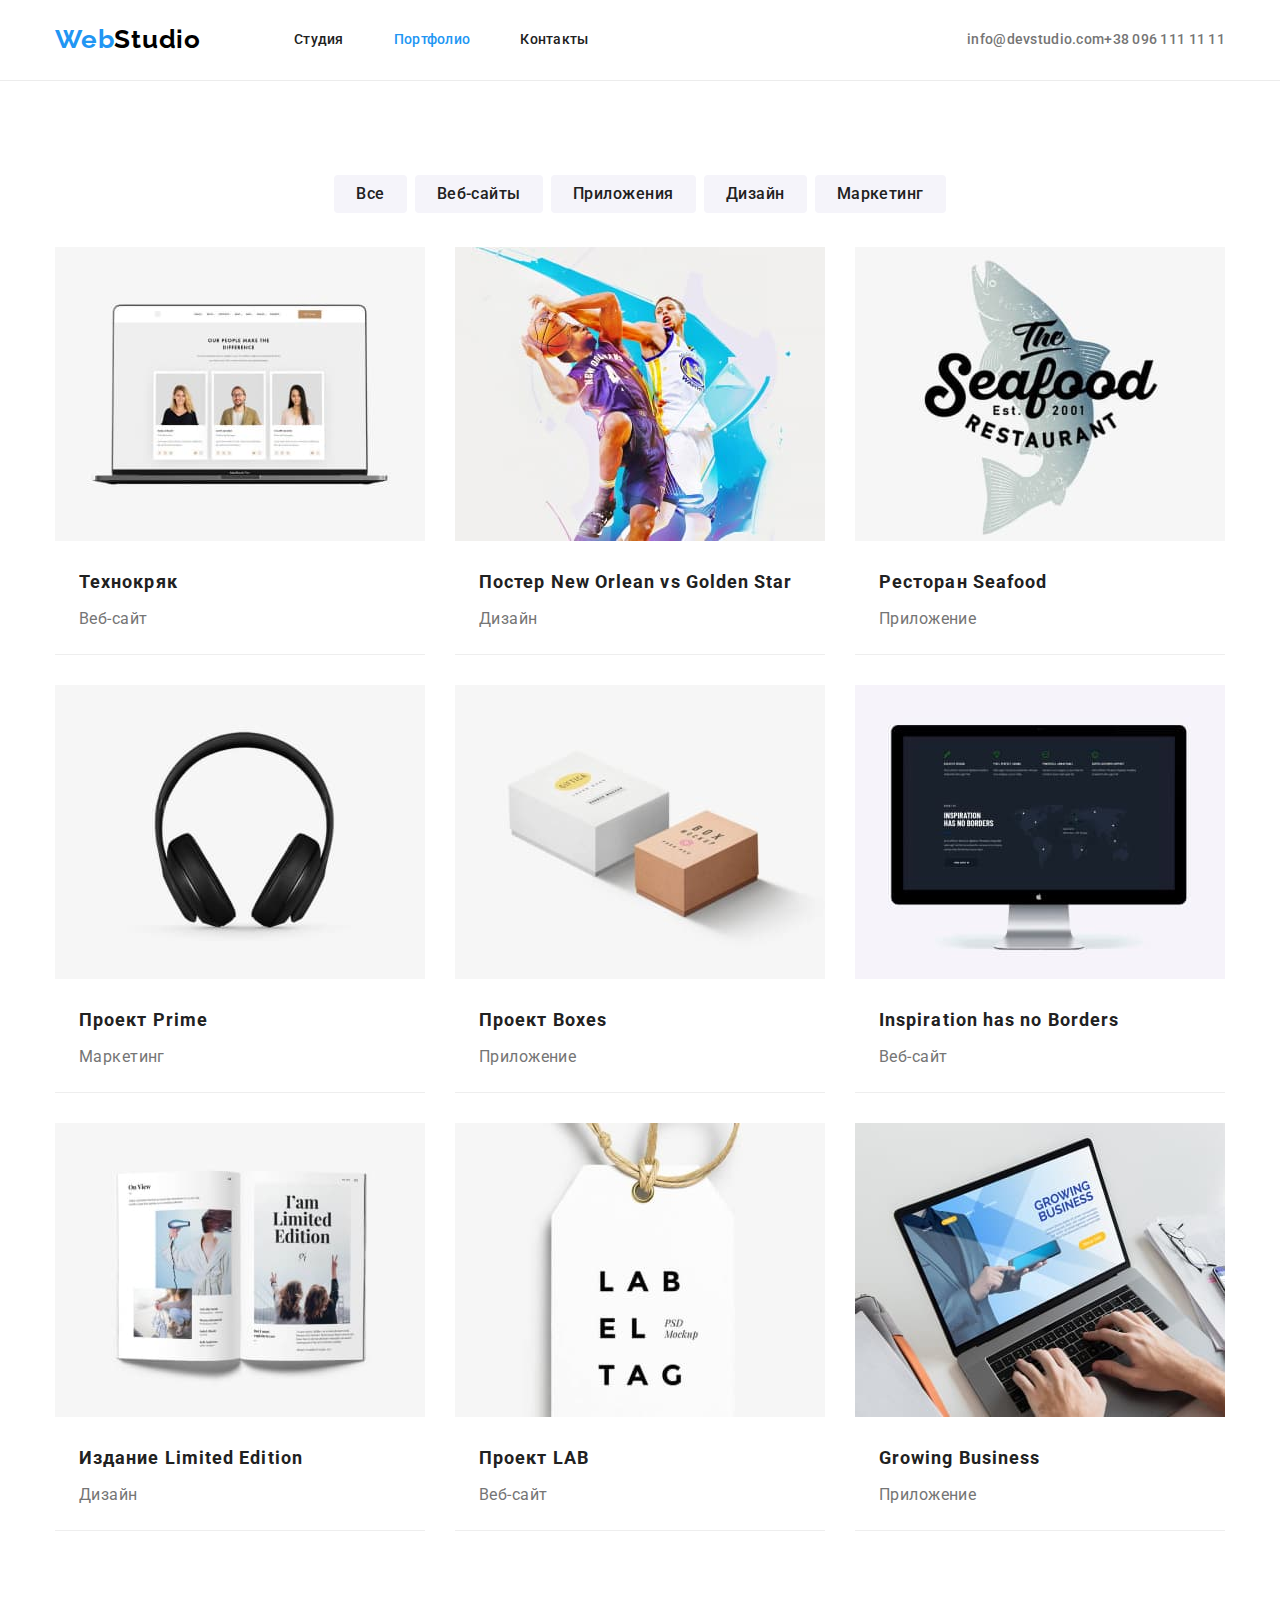
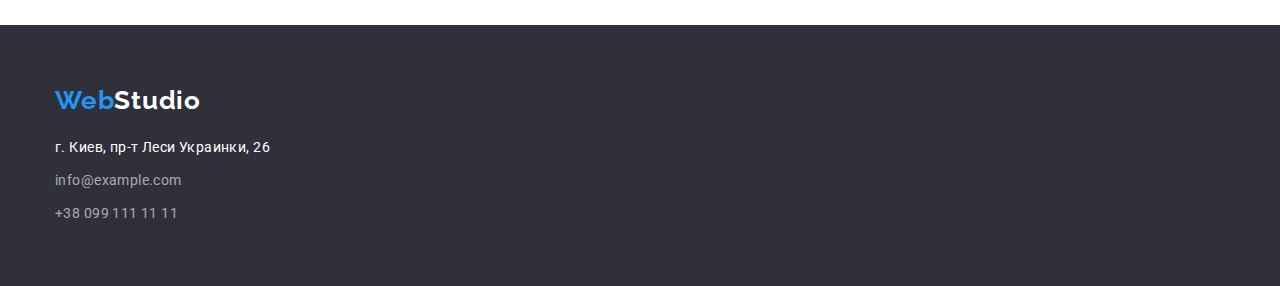
==== commit 702fba05: "fix" ====
--- a/portfolio.html
+++ b/portfolio.html
@@ -18,22 +18,20 @@
     <header class="header">
     
                 <div class="container">
+                    <nav class="header-navigation">
                     <a href="" class="header-logo link"><span>Web</span>Studio</a>
-                    <nav class="header-navigation">
                         <ul class="header-list list">
                             <li class="header-item pointer"><a href="./" class="header-link ">Студия</a></li>
                             <li class="header-item pointer"><a href="./portfolio.html" class="header-link current">Портфолио</a></li>
                             <li class="header-item pointer"><a href="" class="header-link">Контакты</a></li>
                         </ul>
                     </nav>
-                    <div class="header-connect">
                         <ul class="header-contacts-list list">
-                            <li><a class="header-mail link" href="http://info@devstudio.com">info@devstudio.com</a></li>
-                            <li><a class="header-tel link" href="tel:+380961111111">+38 096 111 11 11</a></li>
+                            <li class="header mail-li"><a class="header-mail link" href="http://info@devstudio.com">info@devstudio.com</a></li>
+                            <li class="header tel-li"><a class="header-tel link" href="tel:+380961111111">+38 096 111 11 11</a></li>
                         </ul>
-                    </div>
                 </div>
-                </nav>
+                
     </header>
     <main>
         <section class="samples">
--- a/css/styles.css
+++ b/css/styles.css
@@ -77,9 +77,6 @@
        display: flex;
        align-items: center; 
    }
-    .header-connect {
-        display: flex;
-    }
     
     .header-list {
         display: flex;
@@ -109,13 +106,7 @@
       
     .header-contacts-list{
      display: flex;
-    }
-    .header-connect {
     margin-left: auto;
-    }
-    .header-contacts-list:last-child {
-        
-        /* margin-right: 0px; */
     }
     .header-mail {
         font-weight: 500;
@@ -123,7 +114,7 @@
         line-height: 1.14;
         letter-spacing: 0.02em;
         color: var(--contacts-color);
-        margin-right: 50px;
+        /* margin-right: 50px; */
     }
     .header-mail:hover,
     .header-mail:focus {
@@ -135,6 +126,12 @@
         line-height: 1.14;
         letter-spacing: 0.02em;
         color: var(--contacts-color);
+        /* margin-right: 0px; */
+    }
+    .header-mail-li {
+        margin-right: 50px;
+    }
+    .header-tel-li {
         margin-right: 0px;
     }
     .header-tel:hover,
@@ -238,11 +235,14 @@
     }
    .team-list {
     display: flex;
-    
    }
     .team-item {
         margin-right: 30px;
-        border: 1px solid #EEEEEE;
+        background: #FFFFFF;
+        box-shadow: 0px 1px 3px rgba(0, 0, 0, 0.12),
+        0px 1px 1px rgba(0, 0, 0, 0.14),
+        0px 2px 1px rgba(0, 0, 0, 0.2);
+        border-radius: 0px 0px 4px 4px;
     }
     .team-item:last-child {
         margin-right: 0px;
@@ -260,6 +260,7 @@
         display: block;
         width: 100%;
         height: auto;
+       
     }
     .about-team-item {
         padding-top: 30px;
@@ -388,9 +389,12 @@
     .examples-list {
         display: flex;
         flex-wrap: wrap;
+        
     }
     .examples-item {
-        
+        display: block;
+        width: 100%;
+        height: auto;
         width: 370px;
         margin-right: 30px;
         margin-bottom: 30px;
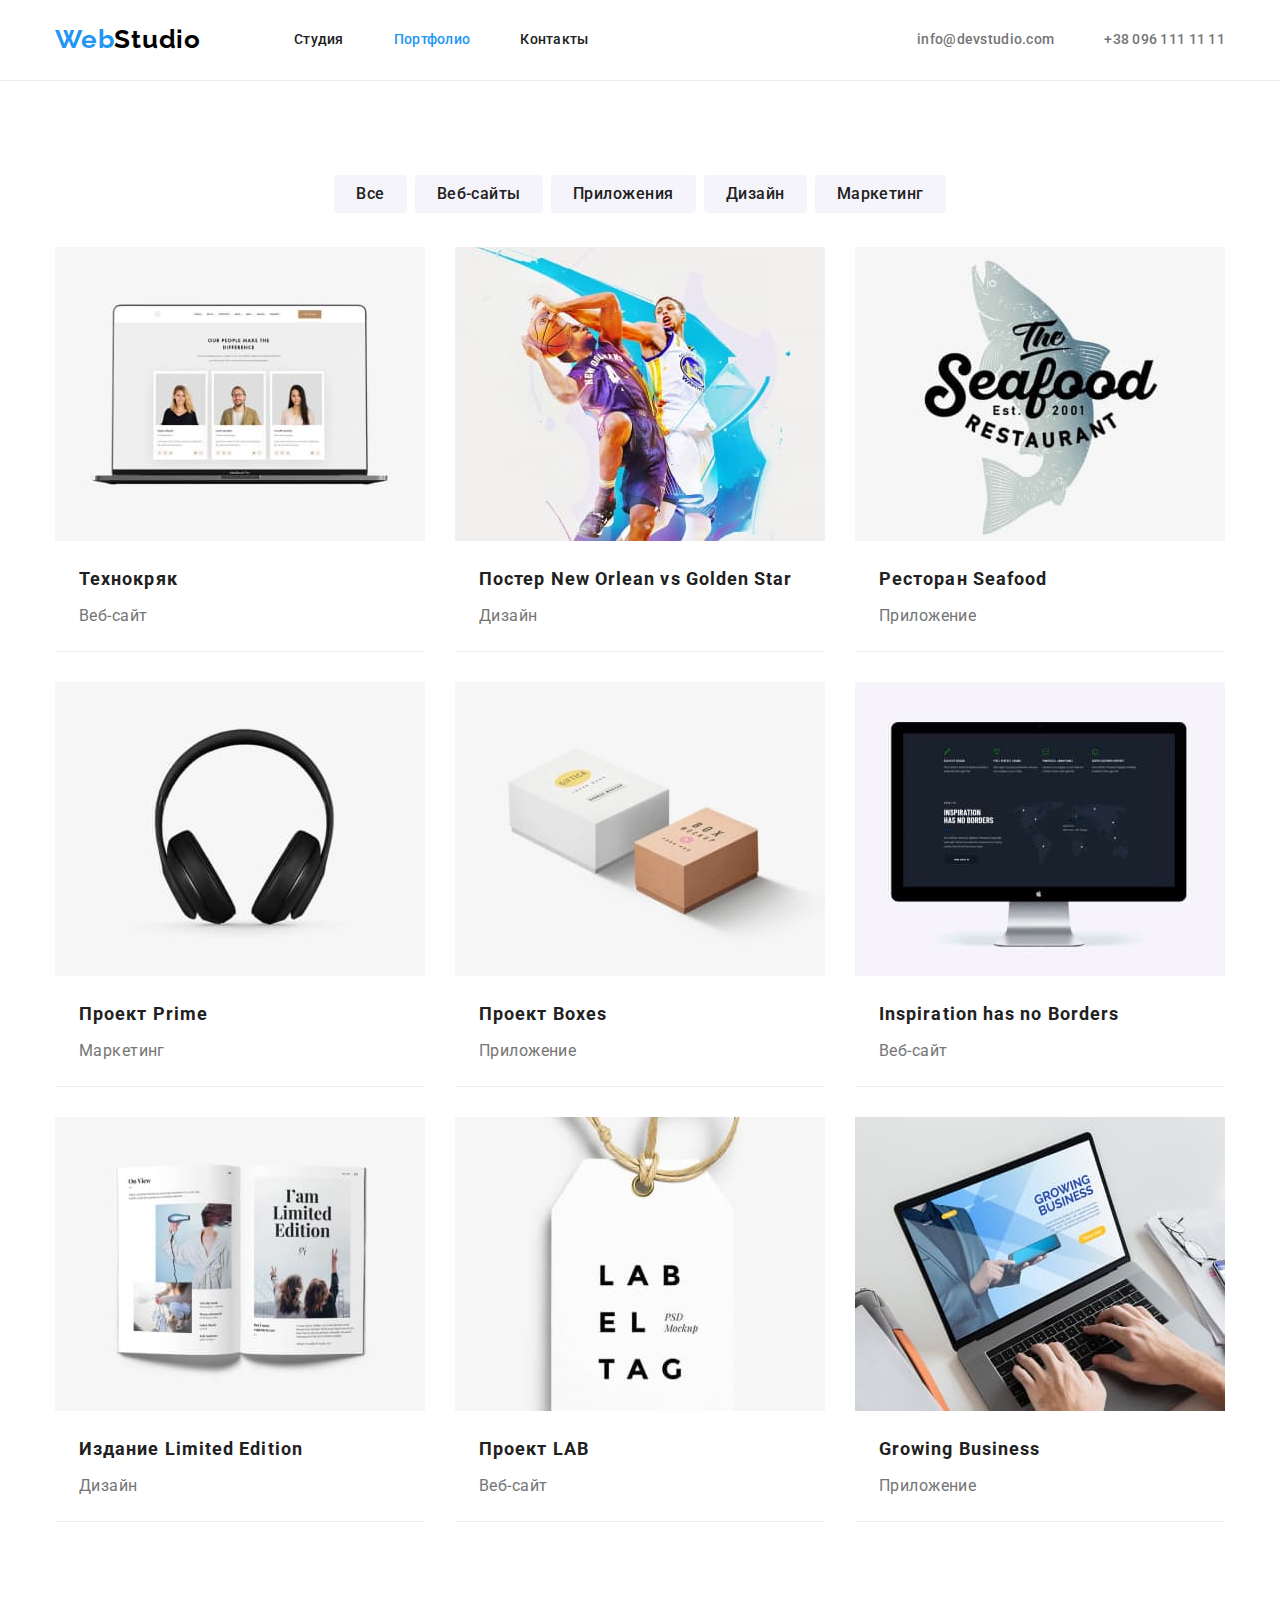
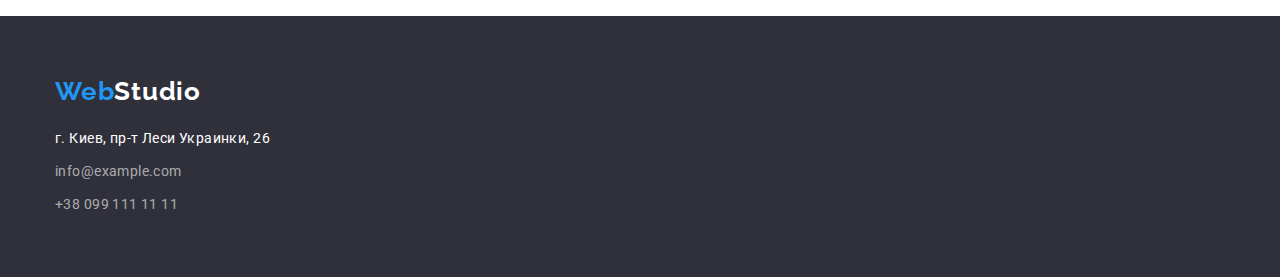
==== commit 62d94c65: "fix" ====
--- a/portfolio.html
+++ b/portfolio.html
@@ -27,8 +27,8 @@
                         </ul>
                     </nav>
                         <ul class="header-contacts-list list">
-                            <li class="header mail-li"><a class="header-mail link" href="http://info@devstudio.com">info@devstudio.com</a></li>
-                            <li class="header tel-li"><a class="header-tel link" href="tel:+380961111111">+38 096 111 11 11</a></li>
+                            <li class="header-mail-li"><a class="header-mail link" href="http://info@devstudio.com">info@devstudio.com</a></li>
+                            <li class="header-tel-li"><a class="header-tel link" href="tel:+380961111111">+38 096 111 11 11</a></li>
                         </ul>
                 </div>
                 
@@ -46,63 +46,63 @@
         </ul>
         <ul class="examples-list list">
             <li class="examples-item">
-                <a href=""><img src="./images/img19.jpg" alt="технокряк"></a>
+                <a href=""><img src="./images/img19.jpg" alt="технокряк" class="examples-icon"></a>
 <div class="about-examles">
                 <h2 class="examples-title">Технокряк</h2>
                 <p class="examples-text">Веб-сайт</p>
             </div>
             </li>
             <li class="examples-item">
-                <a href=""><img src="./images/img11.jpg" alt="Постер"></a>
+                <a href=""><img src="./images/img11.jpg" alt="Постер" class="examples-icon"></a>
 <div class="about-examles">
                 <h2 class="examples-title">Постер New Orlean vs Golden Star</h2>
                 <p class="examples-text">Дизайн</p>
                 </div>
             </li>
             <li class="examples-item">
-                <a href=""><img src="./images/img12.jpg" alt="Ресторан"></a>
+                <a href=""><img src="./images/img12.jpg" alt="Ресторан" class="examples-icon"></a>
 <div class="about-examles">
                 <h2 class="examples-title">Ресторан Seafood</h2>
                 <p class="examples-text">Приложение</p>
                 </div>
             </li>
             <li class="examples-item">
-                <a href=""><img src="./images/img13.jpg" alt="Проект Prime"></a>
+                <a href=""><img src="./images/img13.jpg" alt="Проект Prime" class="examples-icon"></a>
 <div class="about-examles">
                 <h2 class="examples-title">Проект Prime</h2>
                 <p class="examples-text">Маркетинг</p>
                 </div>
             </li>
             <li class="examples-item">
-                <a href=""><img src="./images/img14.jpg" alt="Проект Boxes"></a>
+                <a href=""><img src="./images/img14.jpg" alt="Проект Boxes" class="examples-icon"></a>
 <div class="about-examles">
                 <h2 class="examples-title">Проект Boxes</h2>
                 <p class="examples-text">Приложение</p>
             </div>
             </li>
             <li class="examples-item">
-                <a href=""><img src="./images/img15.jpg" alt="Inspiration has no Borders"></a>
+                <a href=""><img src="./images/img15.jpg" alt="Inspiration has no Borders" class="examples-icon"></a>
 <div class="about-examles">
                 <h2 class="examples-title">Inspiration has no Borders</h2>
                 <p class="examples-text">Веб-сайт</p>
             </div>
             </li>
             <li class="examples-item">
-                <a href=""><img src="./images/img16.jpg" alt="Издание Limited Edition"></a>
+                <a href=""><img src="./images/img16.jpg" alt="Издание Limited Edition" class="examples-icon"></a>
 <div class="about-examles">
                 <h2 class="examples-title">Издание Limited Edition</h2>
                 <p class="examples-text">Дизайн</p>
                 </div>
             </li>
             <li class="examples-item">
-                <a href=""><img src="./images/img17.jpg" alt="Проект LAB"></a>
+                <a href=""><img src="./images/img17.jpg" alt="Проект LAB" class="examples-icon"></a>
 <div class="about-examles">
                 <h2 class="examples-title">Проект LAB</h2>
                 <p class="examples-text">Веб-сайт</p>
             </div>
             </li>
             <li class="examples-item">
-                <a href=""><img src="./images/img18.jpg" alt="Growing Business"></a>
+                <a href=""><img src="./images/img18.jpg" alt="Growing Business" class="examples-icon"></a>
 <div class="about-examles">
                 <h2 class="examples-title">Growing Business</h2>
                 <p class="examples-text">Приложение</p>
--- a/css/styles.css
+++ b/css/styles.css
@@ -211,10 +211,14 @@
         display: flex;
     }
     .direction-item {
-        display: block;
-        width: 100%;
-        height: auto;
-        margin-right: 30px;    
+       
+    margin-right: 30px;
+    }
+    .direction-icon {
+    display: block;
+    width: 100%;
+    height: auto;
+    
     }
     .direction-item:last-child {
         margin-right: 0px;
@@ -392,13 +396,15 @@
         
     }
     .examples-item {
+        
+        margin-right: 30px;
+        margin-bottom: 30px;
+        border-bottom: 1px solid #EEEEEE;
+    }
+    .examples-icon {
         display: block;
         width: 100%;
         height: auto;
-        width: 370px;
-        margin-right: 30px;
-        margin-bottom: 30px;
-        border-bottom: 1px solid #EEEEEE;
     }
     .examples-item:nth-child(3n) {
         margin-right: 0px;
